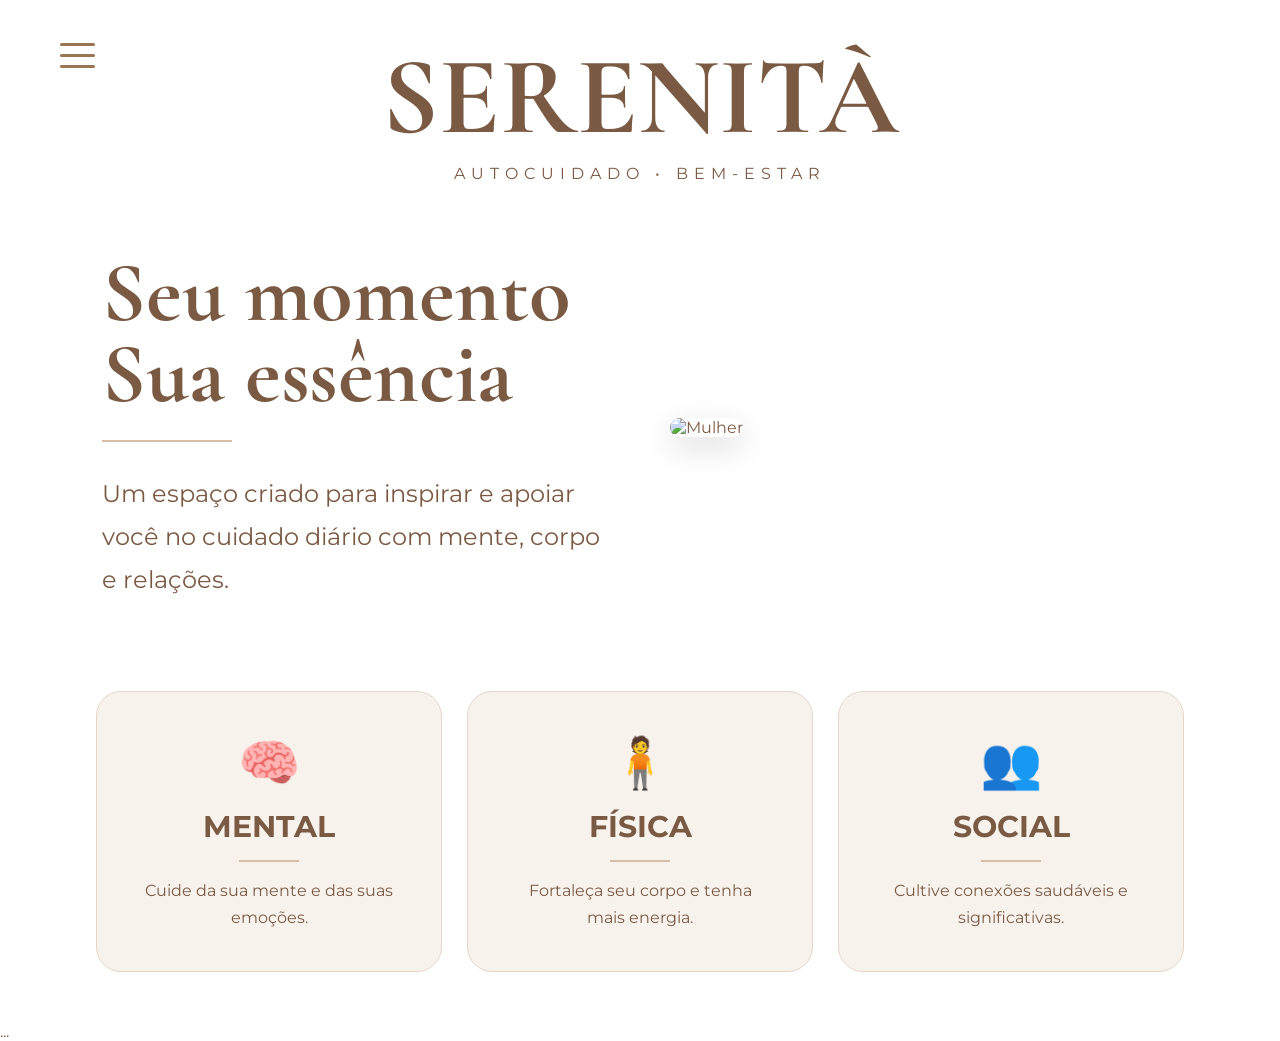
==== index.html @ fdba7a19 "Add files via upload" ====
<!DOCTYPE html>
<html lang="pt-BR">
<head>
<meta charset="UTF-8">
<meta name="viewport" content="width=device-width, initial-scale=1.0">

<title>SERENITÀ</title>

<link href="https://fonts.googleapis.com/css2?family=Cormorant+Garamond:wght@400;500;600&family=Montserrat:wght@300;400;500&display=swap" rel="stylesheet">

<style>

*{
    margin:0;
    padding:0;
    box-sizing:border-box;
}

body{
    background:url("imagens/fundo.png") center/cover no-repeat;
    background-attachment:fixed;
    color:#7B5A44;
    font-family:'Montserrat',sans-serif;
}

header{
    padding:30px 60px;
    position:relative;
}

.menu{
    position:absolute;
    left:60px;
    top:35px;
    cursor:pointer;
}

.menu span{
    display:block;
    width:35px;
    height:3px;
    background:#9B7653;
    margin:8px 0;
    border-radius:10px;
}

.logo{
    text-align:center;
}

.logo h1{
    font-family:'Cormorant Garamond',serif;
    font-size:110px;
}

.logo p{
    letter-spacing:6px;
}

.hero{
    display:flex;
    align-items:center;
    justify-content:center;
    gap:60px;
    padding:40px 8%;
}

.texto{
    flex:1;
}

.texto h2{
    font-family:'Cormorant Garamond',serif;
    font-size:85px;
    line-height:0.95;
    margin-bottom:25px;
}

.divisor{
    width:130px;
    height:2px;
    background:#D7BDA8;
    margin-bottom:30px;
}

.texto p{
    font-size:24px;
    line-height:1.8;
}

.imagem{
    flex:1;
}

.imagem img{
    width:100%;
    max-width:650px;
    border-radius:20px;
    box-shadow:0 10px 30px rgba(0,0,0,.15);
}

.cards{
    width:85%;
    margin:50px auto;
    display:grid;
    grid-template-columns:repeat(3,1fr);
    gap:25px;
}

.card-link{
    text-decoration:none;
    color:inherit;
}

.card{
    background:#F8F2EC;
    border-radius:25px;
    padding:40px;
    text-align:center;
    transition:.3s;
    border:1px solid #E5D6C9;
}

.card:hover{
    transform:translateY(-8px);
    box-shadow:0 10px 25px rgba(0,0,0,.08);
}

.icone{
    font-size:50px;
}

.card h3{
    margin:15px 0;
    font-size:30px;
}

.linha{
    width:60px;
    height:2px;
    background:#D7BDA8;
    margin:15px auto;
}

.card p{
    line-height:1.7;
}

@media(max-width:900px){

.hero{
    flex-direction:column;
    text-align:center;
}

.logo h1{
    font-size:70px;
}

.texto h2{
    font-size:55px;
}

.cards{
    grid-template-columns:1fr;
}

}

</style>
</head>
<script>
function abrirFisico(){
    document.getElementById('paginaFisica').style.display='block';
}

function fecharFisico(){
    document.getElementById('paginaFisica').style.display='none';
}
</script>
<body>

<header>

<div class="menu">
<span></span>
<span></span>
<span></span>
</div>

<div class="logo">
<h1>SERENITÀ</h1>
<p>AUTOCUIDADO • BEM-ESTAR</p>
</div>

</header>

<section class="hero">

<div class="texto">

<h2>Seu momento<br>Sua essência</h2>

<div class="divisor"></div>

<p>
Um espaço criado para inspirar e apoiar você no cuidado diário
com mente, corpo e relações.
</p>

</div>

<div class="imagem">
<img src="imagens/mulher.jpg" alt="Mulher">
</div>

</section>

<section class="cards">

<a href="mental.html" class="card-link">
<div class="card">
<div class="icone">🧠</div>
<h3>MENTAL</h3>
<div class="linha"></div>
<p>Cuide da sua mente e das suas emoções.</p>
</div>
</a>

<div class="card" onclick="abrirFisico()" style="cursor:pointer;">
<div class="icone">🧍</div>
<h3>FÍSICA</h3>
<div class="linha"></div>
<p>Fortaleça seu corpo e tenha mais energia.</p>
</div>

<div class="card" onclick="abrirSocial()" style="cursor:pointer;">
<div class="icone">👥</div>
<h3>SOCIAL</h3>
<div class="linha"></div>
<p>Cultive conexões saudáveis e significativas.</p>
</div>

</section>
<div id="paginaFisica">
 ...
</div>
</body>

</html>
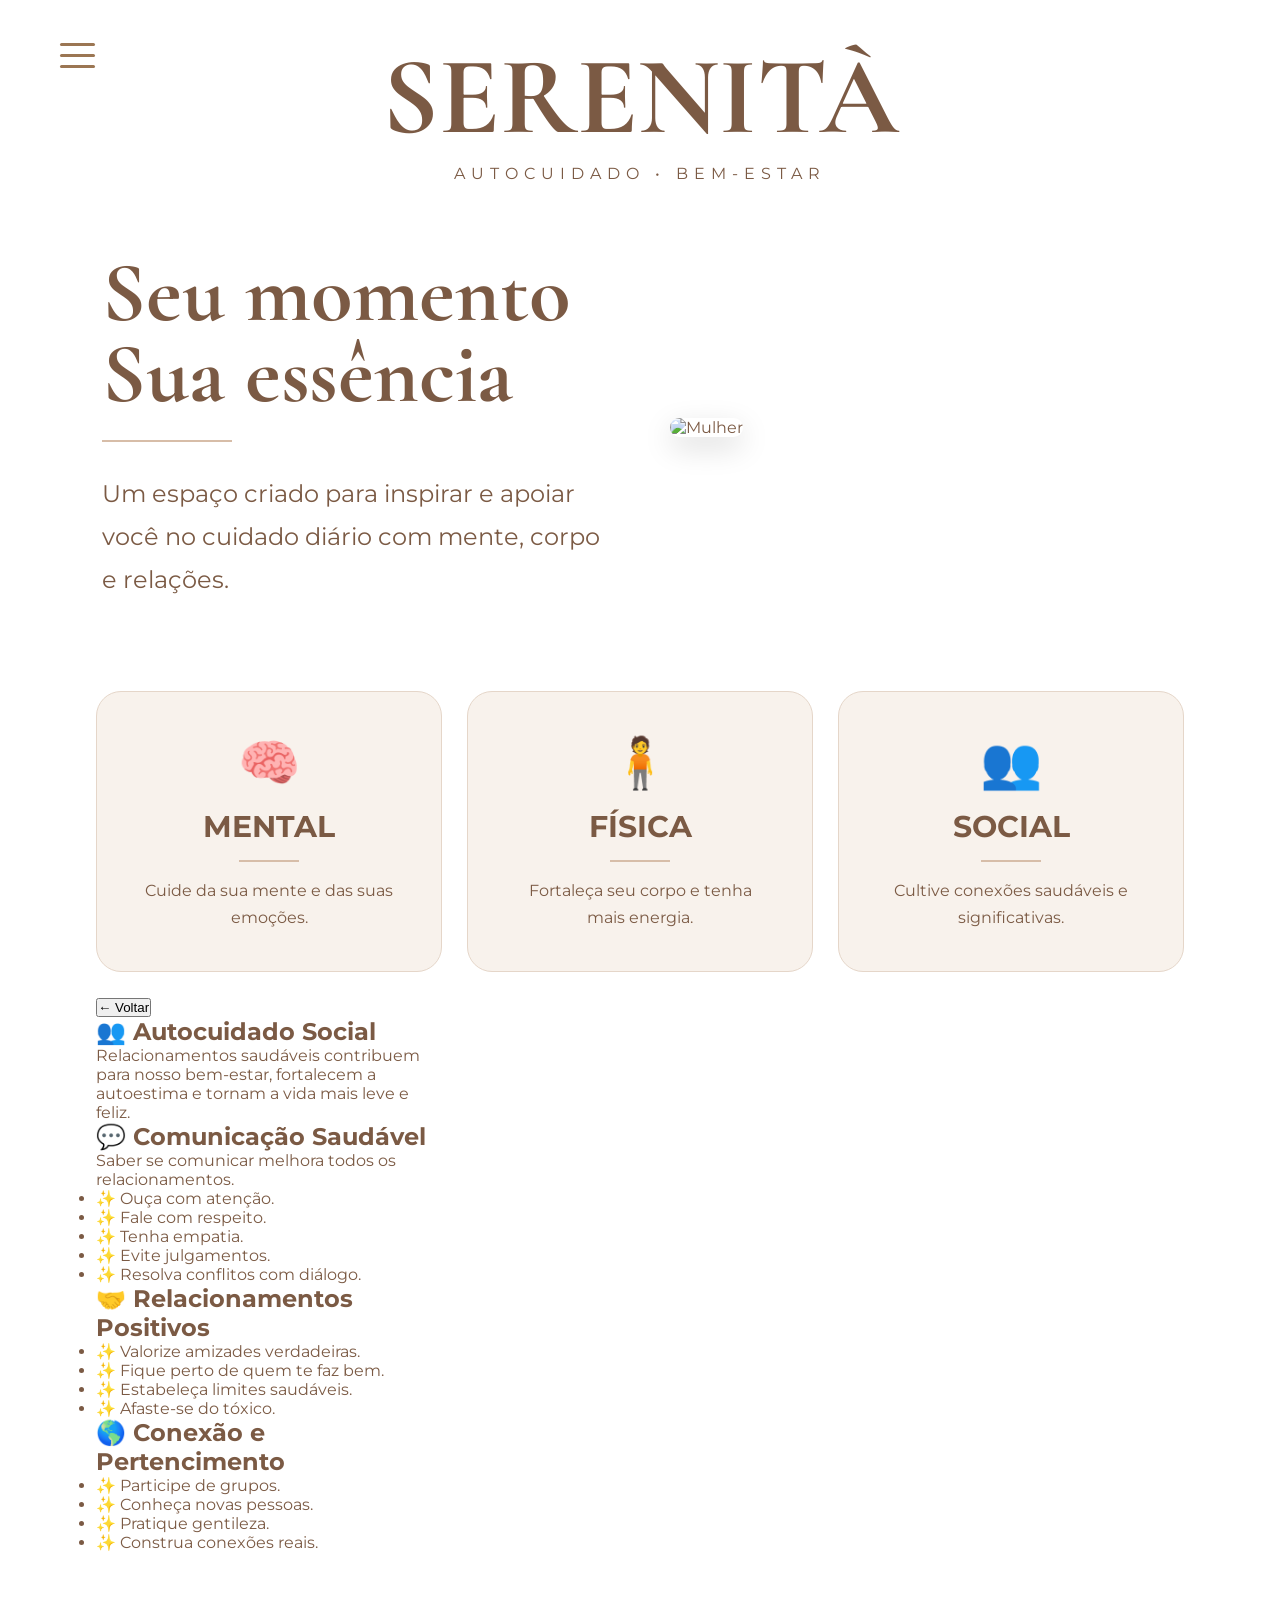
==== commit 003ef61b: "Refactor index.html structure and styles" ====
--- a/index.html
+++ b/index.html
@@ -240,11 +240,77 @@
 <div class="linha"></div>
 <p>Cultive conexões saudáveis e significativas.</p>
 </div>
-
+<div id="paginaSocial" class="paginaSocial">
+
+<div class="containerSocial">
+
+<button class="voltarSocial" onclick="fecharSocial()">
+← Voltar
+</button>
+
+<div class="tituloSocial">
+<h1>👥 Autocuidado Social</h1>
+
+<p>
+Relacionamentos saudáveis contribuem para nosso bem-estar,
+fortalecem a autoestima e tornam a vida mais leve e feliz.
+</p>
+</div>
+
+<div class="cardsSocial">
+
+<div class="cardSocial">
+<h2>💬 Comunicação Saudável</h2>
+<p>Saber se comunicar melhora todos os relacionamentos.</p>
+<ul>
+<li>✨ Ouça com atenção.</li>
+<li>✨ Fale com respeito.</li>
+<li>✨ Tenha empatia.</li>
+<li>✨ Evite julgamentos.</li>
+<li>✨ Resolva conflitos com diálogo.</li>
+</ul>
+</div>
+
+<div class="cardSocial">
+<h2>🤝 Relacionamentos Positivos</h2>
+<ul>
+<li>✨ Valorize amizades verdadeiras.</li>
+<li>✨ Fique perto de quem te faz bem.</li>
+<li>✨ Estabeleça limites saudáveis.</li>
+<li>✨ Afaste-se do tóxico.</li>
+</ul>
+</div>
+
+<div class="cardSocial">
+<h2>🌎 Conexão e Pertencimento</h2>
+<ul>
+<li>✨ Participe de grupos.</li>
+<li>✨ Conheça novas pessoas.</li>
+<li>✨ Pratique gentileza.</li>
+<li>✨ Construa conexões reais.</li>
+</ul>
+</div>
+
+</div>
+
+</div>
+
+</div>
 </section>
 <div id="paginaFisica">
  ...
 </div>
 </body>
-
-</html>+    <script>
+
+function abrirSocial(){
+    document.getElementById('paginaSocial').style.display='block';
+}
+
+function fecharSocial(){
+    document.getElementById('paginaSocial').style.display='none';
+}
+
+</script>
+
+</html>
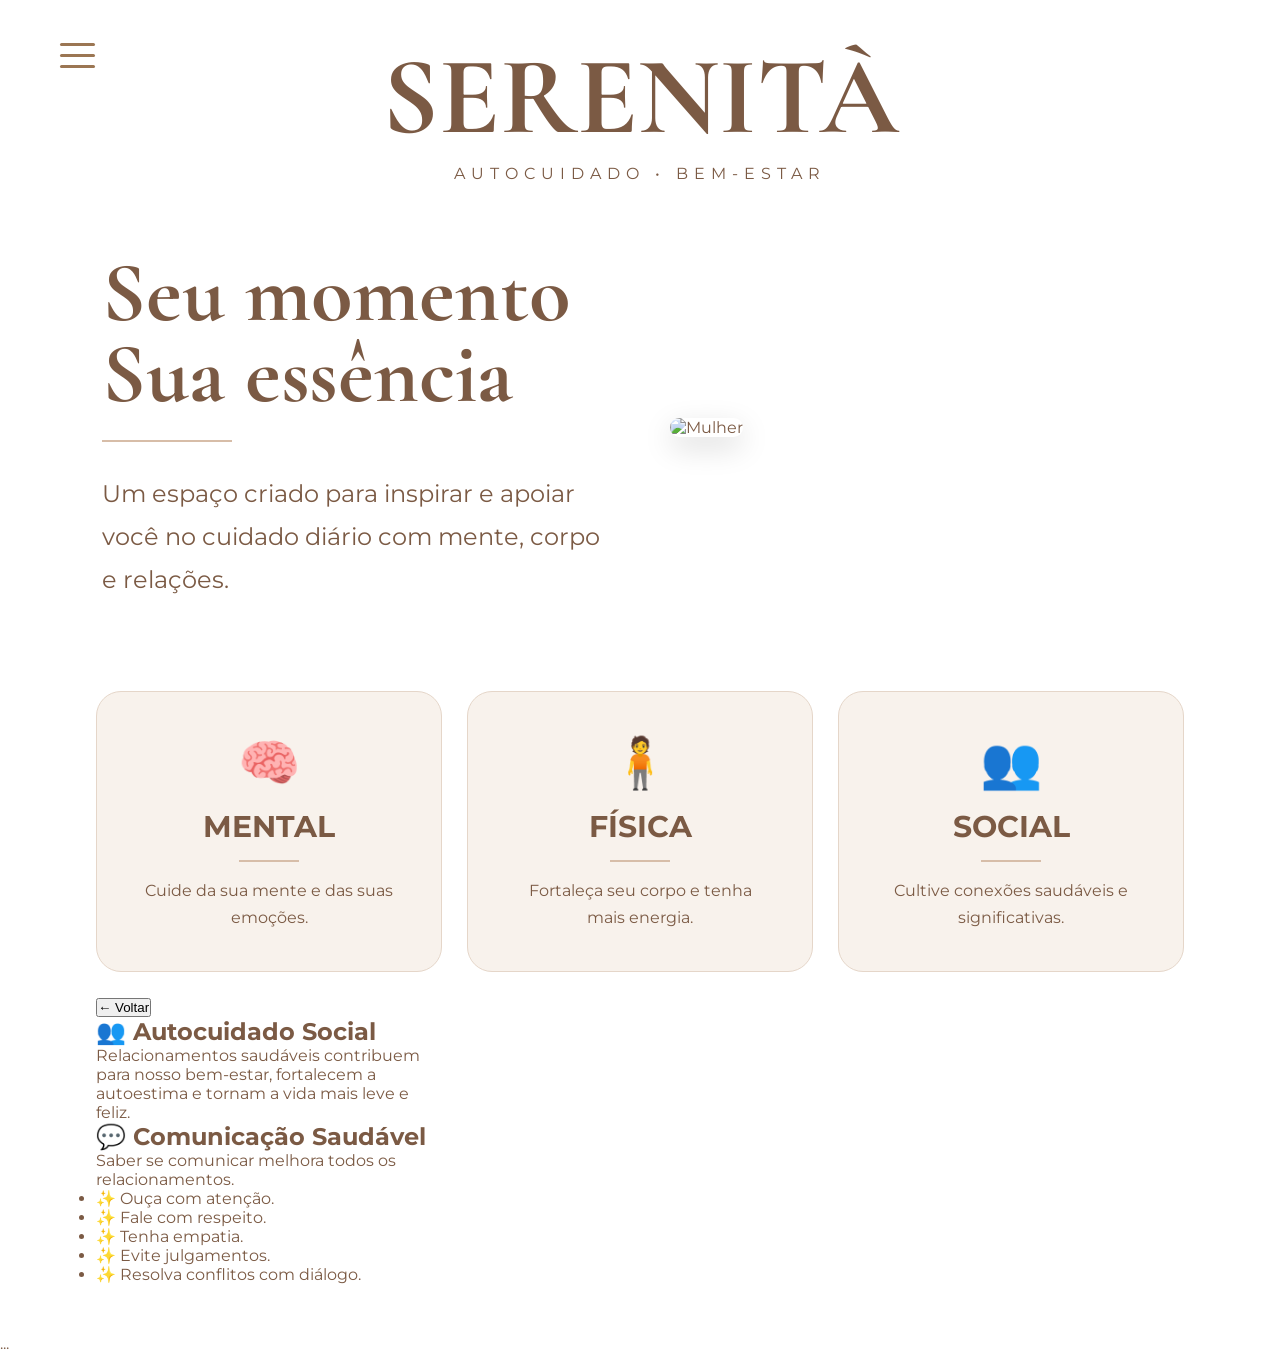
==== commit b2a66870: "Update index.html" ====
--- a/index.html
+++ b/index.html
@@ -271,25 +271,6 @@
 </ul>
 </div>
 
-<div class="cardSocial">
-<h2>🤝 Relacionamentos Positivos</h2>
-<ul>
-<li>✨ Valorize amizades verdadeiras.</li>
-<li>✨ Fique perto de quem te faz bem.</li>
-<li>✨ Estabeleça limites saudáveis.</li>
-<li>✨ Afaste-se do tóxico.</li>
-</ul>
-</div>
-
-<div class="cardSocial">
-<h2>🌎 Conexão e Pertencimento</h2>
-<ul>
-<li>✨ Participe de grupos.</li>
-<li>✨ Conheça novas pessoas.</li>
-<li>✨ Pratique gentileza.</li>
-<li>✨ Construa conexões reais.</li>
-</ul>
-</div>
 
 </div>
 
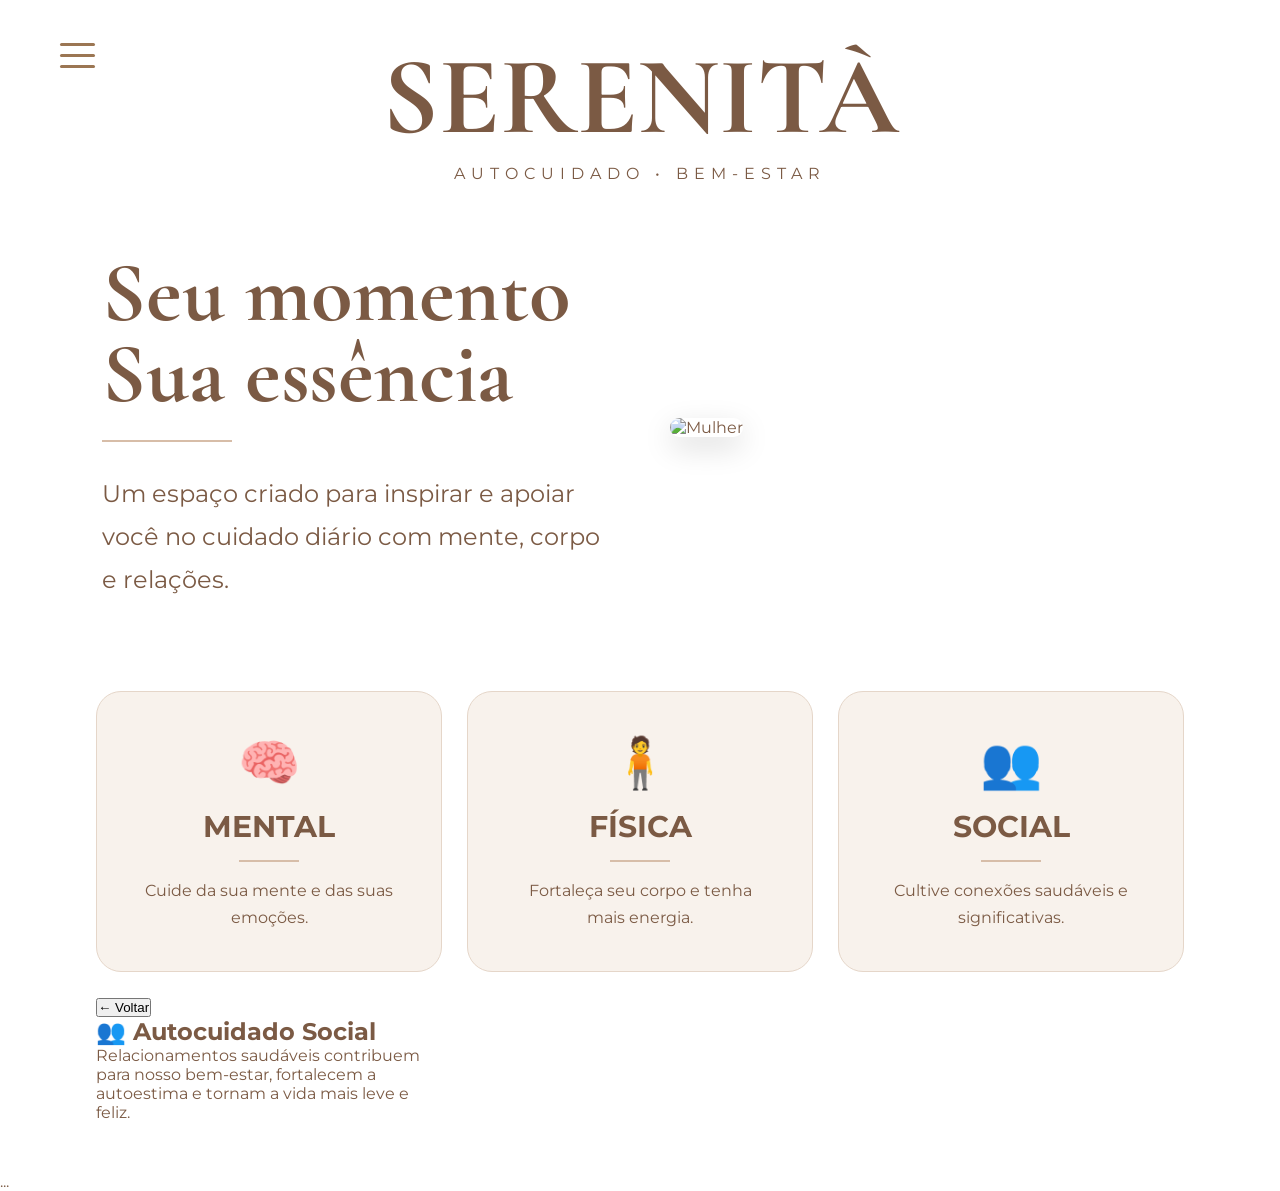
==== commit 44f5b7a3: "Update index.html" ====
--- a/index.html
+++ b/index.html
@@ -259,17 +259,7 @@
 
 <div class="cardsSocial">
 
-<div class="cardSocial">
-<h2>💬 Comunicação Saudável</h2>
-<p>Saber se comunicar melhora todos os relacionamentos.</p>
-<ul>
-<li>✨ Ouça com atenção.</li>
-<li>✨ Fale com respeito.</li>
-<li>✨ Tenha empatia.</li>
-<li>✨ Evite julgamentos.</li>
-<li>✨ Resolva conflitos com diálogo.</li>
-</ul>
-</div>
+
 
 
 </div>
